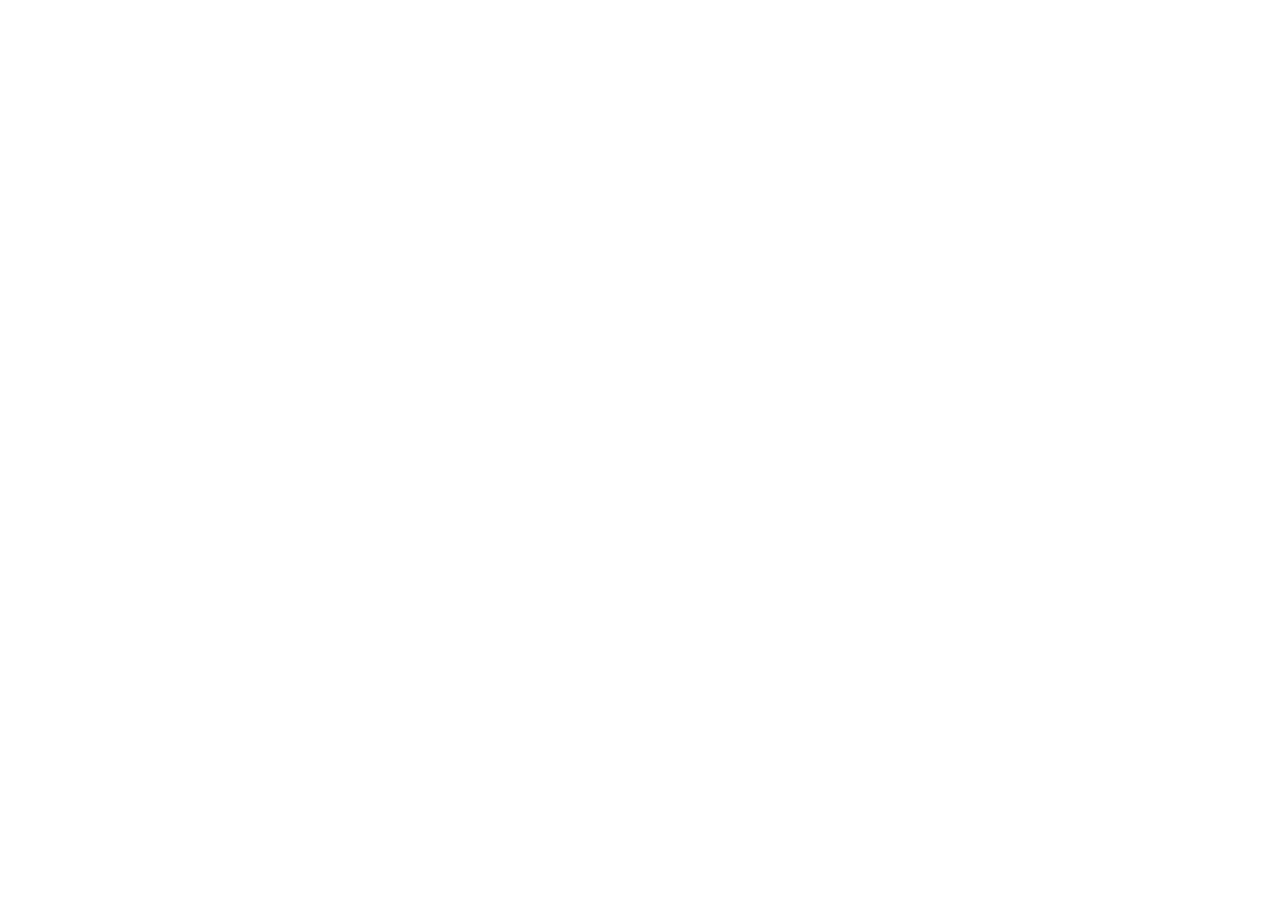
==== index.html @ ae6f9f73 "Initial project set-up" ====
<!DOCTYPE html>
<html lang="en">
<head>
    <meta charset="UTF-8">
    <meta name="viewport" content="width=device-width, initial-scale=1.0">
    <meta name="description" content="A personal library website to track books already read and to read.">
    <title>Awesome Library</title>
    <link rel="stylesheet" href="css/style.css">
    <script src="js/script.js"></script>
</head>
<body>
    
</body>
</html>
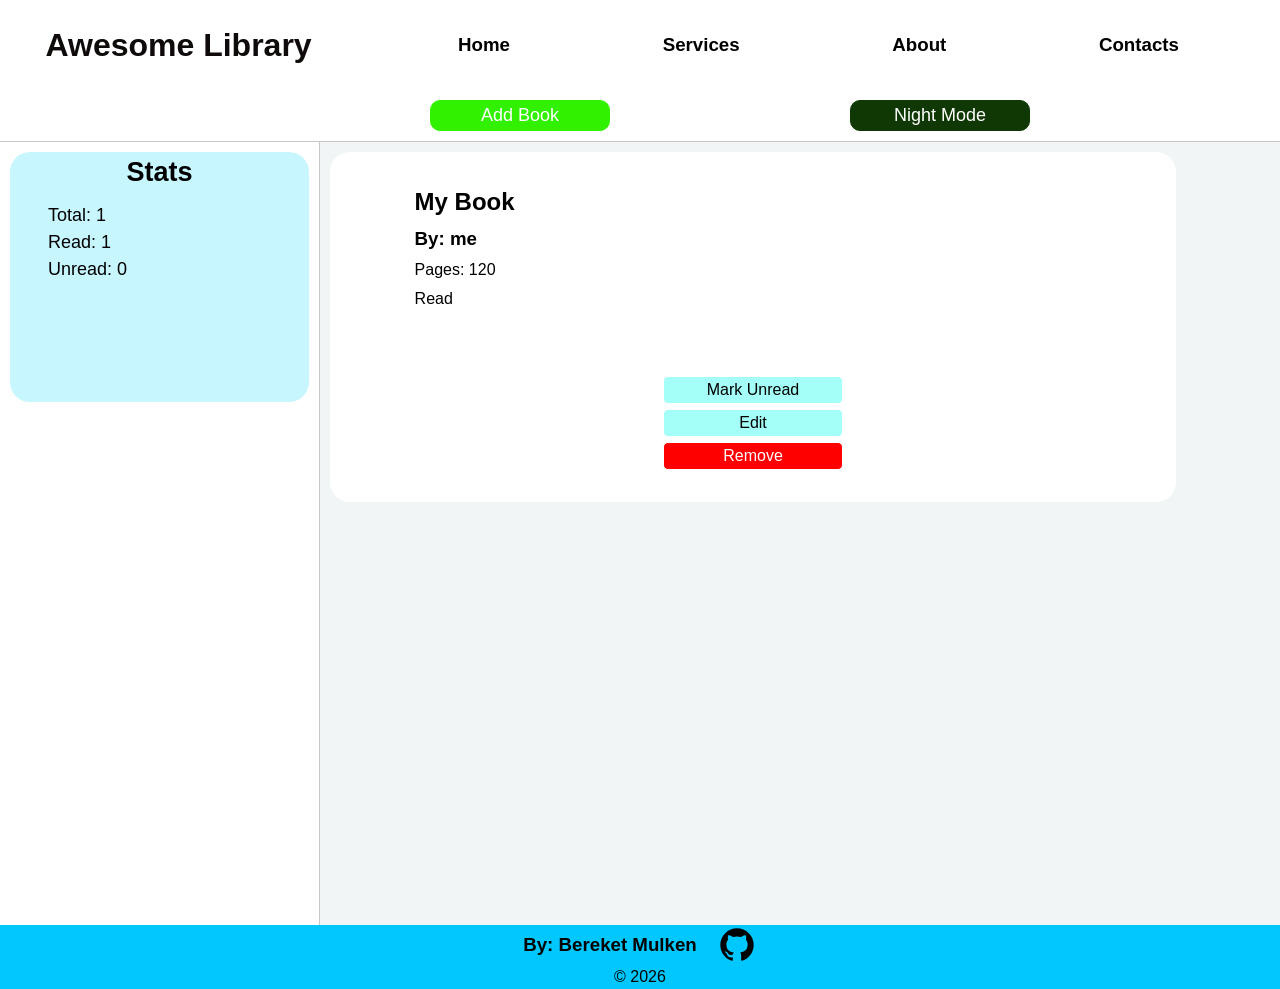
==== commit 74e7e6c4: "remove template folder to allow live preview" ====
--- a/index.html
+++ b/index.html
@@ -1,14 +1,101 @@
 <!DOCTYPE html>
 <html lang="en">
+
 <head>
     <meta charset="UTF-8">
     <meta name="viewport" content="width=device-width, initial-scale=1.0">
     <meta name="description" content="A personal library website to track books already read and to read.">
     <title>Awesome Library</title>
-    <link rel="stylesheet" href="css/style.css">
-    <script src="js/script.js"></script>
+    <link rel="stylesheet" href="../static/css/style.css">
+    
 </head>
 <body>
-    
+    <header>
+        <div class="upper-header">
+            <div class="logo">
+                <h1>Awesome Library</h1>
+            </div>
+            <div class="menu">
+                <h3><a>Home</a></h3>
+                <h3><a>Services</a></h3>
+                <h3><a>About</a></h3>
+                <h3><a>Contacts</a></h3>
+            </div>
+        </div>
+        <div class="lower-header">
+            <button class="add">Add Book</button>
+            <button class="theme">Night Mode</button>
+        </div>
+    </header>
+    <main>
+        <div class="sidebar">
+            <div class="stat-card">
+                <h2>Stats</h2>
+                <div class="stat-content">
+                    <p class="book-nos">Total: </p>
+                    <p class="read">Unread:  </p>
+                    <p class="unread">Read: </p>
+                </div>
+            </div>
+        </div>
+        <div class="book-container">
+        </div>
+    </main>
+    <dialog id="add-dialog">
+        <form action="#" id="form-1">
+            <h3>Add A New Book</h3>
+            <label for="title">Title</label>
+            <input type="text" id="title" name="title" autocomplete="off" required>
+        
+            <label for="author">Author</label>
+            <input type="text" id="author" name="author" autocomplete="off" required>
+            <label for="pages" >Pages</label>
+            <input type="number" id="pages" name="pages" autocomplete="off" min="1" max="10000" required>
+        
+            <label for="stat"><input type="checkbox" id="stat" name="stat" value="Read"> Mark Read</label>
+            
+            <div class="form-btns">
+                <button type="submit" class="form-add">Add Book</button>
+                <button type="button" class="cancel-btn">Cancel</button>
+            </div>
+        </form>
+    </dialog>
+    <dialog id="edit-dialog">
+        <form action="#" id="form-2">
+            <h3>Edit Book</h3>
+            <label for="title">Title</label>
+            <input type="text" id="title" name="title" autocomplete="off" required>
+        
+            <label for="author">Author</label>
+            <input type="text" id="author" name="author" autocomplete="off" required>
+            <label for="pages" >Pages</label>
+            <input type="number" id="pages" name="pages" autocomplete="off" min="1" max="10000" required>
+        
+            
+            <div class="form-btns">
+                <button type="submit" class="edit-btn">Edit</button>
+                <button type="button" class="cancel-edit">Cancel</button>
+            </div>
+        </form>
+    </dialog>
+    <dialog id="confirm">
+        <div>
+            <h3>Are you Sure you want to Delete this Book?</h3>
+            <br>
+            <button id="yes">Yes</button>
+            <button id="no">No</button>
+        </div>
+    </dialog>
+    <footer>
+        <div id="madeby">
+            <h3>By: Bereket Mulken </h3>
+            <a href="https://github.com/bereketmuluken804/awesome-library">
+                <svg width="40px"xmlns="http://www.w3.org/2000/svg" viewBox="0 0 24 24"><title>github</title><path d="M12,2A10,10 0 0,0 2,12C2,16.42 4.87,20.17 8.84,21.5C9.34,21.58 9.5,21.27 9.5,21C9.5,20.77 9.5,20.14 9.5,19.31C6.73,19.91 6.14,17.97 6.14,17.97C5.68,16.81 5.03,16.5 5.03,16.5C4.12,15.88 5.1,15.9 5.1,15.9C6.1,15.97 6.63,16.93 6.63,16.93C7.5,18.45 8.97,18 9.54,17.76C9.63,17.11 9.89,16.67 10.17,16.42C7.95,16.17 5.62,15.31 5.62,11.5C5.62,10.39 6,9.5 6.65,8.79C6.55,8.54 6.2,7.5 6.75,6.15C6.75,6.15 7.59,5.88 9.5,7.17C10.29,6.95 11.15,6.84 12,6.84C12.85,6.84 13.71,6.95 14.5,7.17C16.41,5.88 17.25,6.15 17.25,6.15C17.8,7.5 17.45,8.54 17.35,8.79C18,9.5 18.38,10.39 18.38,11.5C18.38,15.32 16.04,16.16 13.81,16.41C14.17,16.72 14.5,17.33 14.5,18.26C14.5,19.6 14.5,20.68 14.5,21C14.5,21.27 14.66,21.59 15.17,21.5C19.14,20.16 22,16.42 22,12A10,10 0 0,0 12,2Z" /></svg>
+            </a>
+        </div>
+        <p>© 2026</p>
+    </footer>
+<script src="../static/js/script.js"></script>
 </body>
+
 </html>
--- a/static/css/style.css
+++ b/static/css/style.css
@@ -0,0 +1,352 @@
+/*
+  Josh's Custom CSS Reset
+  https://www.joshwcomeau.com/css/custom-css-reset/
+*/
+*, *::before, *::after {
+  box-sizing: border-box;
+}
+
+
+*:not(dialog) {
+  margin: 0;
+}
+
+
+@media (prefers-reduced-motion: no-preference) {
+  html {
+    interpolate-size: allow-keywords;
+  }
+}
+
+html {
+    width: 100%;
+}
+body {
+  line-height: 1.5;
+  -webkit-font-smoothing: antialiased;
+   width: 100%;
+  font-family:'Segoe UI', Tahoma, Geneva, Verdana, sans-serif;
+}
+
+img, picture, video, canvas, svg {
+  display: block;
+  max-width: 100%;
+}
+
+input, button, textarea, select {
+  font: inherit;
+}
+
+p, h1, h2, h3, h4, h5, h6 {
+  overflow-wrap: break-word;
+}
+
+p {
+  text-wrap: pretty;
+}
+h1, h2, h3, h4, h5, h6 {
+  text-wrap: balance;
+}
+
+#root, #__next {
+  isolation: isolate;
+}
+
+button {
+  transition: transform 0.1s, box-shadow 0.1se ease;
+}
+button:active {
+  transform: scale(0.96);
+  box-shadow: inset 0 3px 6px rgba(0, 151, 232, 0.047);
+}
+header {
+
+   border-bottom: 1px solid rgb(203, 197, 197);
+}
+.logo {
+  color: rgb(16, 11, 11);
+}
+button:hover {
+  cursor: pointer;
+}
+.upper-header {
+    display: flex;
+    flex-wrap: wrap;
+    align-items: center;
+    justify-content: space-around;
+    width: 100%;
+    min-height: 10vh;
+}
+.menu {
+    display: flex;
+    flex-wrap: wrap;
+    align-items: center;
+    justify-content: space-around;
+    gap: 5%;
+    width: 65%;
+}
+.lower-header {
+    width: 100%;
+    display: grid;
+    grid-template-columns: 1fr 1fr 1fr;
+    align-items: center;
+    justify-items: center;
+    padding: 10px;
+    min-width: 300px;
+    font-size: large
+}
+.add {
+    justify-self: start;
+    grid-column: 2;
+    color: rgb(255, 255, 255);
+    background-color: rgb(49, 241, 1);
+    width: clamp(100px, 20vh, 200px);
+    border: 1px solid rgb(49, 241, 1) ;
+    border-radius: 10px;
+    outline: none;
+}
+.add:hover {
+  background-color: white;
+  color:rgb(49, 241, 1) ;
+  border: 1px solid rgb(49, 241, 1) ;
+}
+.theme {
+    justify-self: start;
+    grid-column: 3;
+    width: clamp(100px, 20vh, 200px);
+    border: 1px solid rgb(15, 56, 5);
+    border-radius: 10px;
+    color: white;
+    background-color: rgb(15, 56, 5); 
+}
+.theme:hover {
+    background-color: rgb(1, 36, 39);
+    color: white;
+}
+main {
+    height: 87vh;
+    display: grid;
+    grid-template-columns: 1fr 3fr;
+    
+}
+
+
+.sidebar {
+    padding: 10px;
+    background-color: #ffffff;
+    border-right: 1px solid rgb(203, 197, 197);
+   
+}
+
+.stat-card {
+    background-color: #c7f6ff;
+    height: 250px;
+    padding-left: 10px;
+    padding-right: 10px;
+    display: flex;
+    flex-direction: column;
+    justify-content: space-between;
+    align-items: center;
+    border-radius: 20px;
+    font-size: large;
+}
+.stat-content {
+    width: 80%;
+    min-width: 72px;
+    height: 80%;
+}
+
+.book-container {
+    background-color:#f2f5f6;
+    padding: 10px;
+    display: grid;
+    grid-template-columns: repeat(auto-fit, minmax(200px, 1fr));
+    grid-template-rows:  350px;
+    grid-auto-rows: 350px;
+    overflow-y: auto;
+    gap: 10px;
+}
+.book-card {
+    background-color: #ffffff;
+    border-radius: 20px;
+    display: flex;
+    flex-direction: column;
+    justify-content: space-around;
+    align-items: center;
+    width: 90%;
+    
+}
+.book-content {
+    display: flex;
+    flex-direction: column;
+    justify-content: center;
+    gap: 5px;
+    width: 80%;
+}
+.controls {
+    display: flex;
+    flex-direction: column;
+    align-items: stretch;
+    gap: 5px;
+
+}
+
+.controls button {
+  border: 1px solid white;
+  width: clamp(100px, 20vh, 200px);
+  border-radius: 5px;
+}
+.remove-book {
+background-color: red;
+color: white; 
+}
+.remove-book:hover {
+  background-color: aliceblue;
+  color: rgb(255, 16, 16);
+  border: 1px solid red;
+}
+
+.edit, .read-mark {
+  background-color: rgb(165, 255, 249);
+}
+.edit:hover, .read-mark:hover{
+  background-color: rgb(112, 176, 172);
+}
+dialog {
+    border-radius: 30px;
+    border: none;
+}
+form {
+  display: flex;
+  flex-direction: column;
+  justify-content: space-around;
+  gap: 10px;
+  padding: 20px;
+  font-size: larger;
+}
+dialog::backdrop {
+  background-color: rgba(rgb(211, 67, 67), rgb(34, 42, 34), rgb(96, 96, 141), .8);
+}
+.form-btns {
+  display: flex;
+  justify-content: space-evenly;
+  gap: 5px;
+}
+.form-add {
+    justify-self: start;
+    grid-column: 2;
+    color: rgb(255, 255, 255);
+    background-color: rgb(49, 241, 1);
+    width: clamp(100px, 20vh, 200px);
+    border: 1px solid rgb(49, 241, 1) ;
+    border-radius: 10px;
+    outline: none;
+}
+.form-add:hover {
+  background-color: white;
+  color:rgb(49, 241, 1) ;
+  border: 1px solid rgb(49, 241, 1) ;
+}
+
+.cancel-btn {    
+    color: rgb(255, 255, 255);
+    background-color: red;
+    width: clamp(100px, 20vh, 200px);
+    border: 1px solid red ;
+    border-radius: 10px;
+}
+.cancel-btn:hover {
+  background-color: white;
+  color:red ;
+  border: 1px solid red ;
+}
+
+input {
+  border-radius: 5px;
+  outline: none;
+  border: none;
+  background-color: #f4f4f4;
+}
+input:focus {
+  box-shadow: 2px 2px 20px 2px rgba(63, 194, 255, 0.447);
+}
+
+input[type="checkbox"]{
+  width: 30px;
+  height: 30px;
+  margin: 0;
+}
+
+label[for="stat"]{
+  display: flex;
+  justify-content: center;
+  align-items: center;
+  gap: 20px;
+}
+
+.edit-btn{
+  justify-self: start;
+    grid-column: 2;
+    color: rgb(255, 255, 255);
+    background-color: rgb(0, 132, 255);
+    width: clamp(100px, 20vh, 200px);
+    border: 1px solid rgb(0, 132, 255) ;
+    border-radius: 10px;
+    outline: none;
+}
+.edit-btn:hover {
+  background-color: white;
+  color:rgb(0, 132, 255);
+  border: 1px solid rgb(0, 132, 255) ;
+}
+
+.cancel-edit {
+    color: rgb(255, 255, 255);
+    background-color: red;
+    width: clamp(100px, 20vh, 200px);
+    border: 1px solid red ;
+    border-radius: 10px;
+}
+.cancel-edit:hover {
+  background-color: white;
+  color:red ;
+  border: 1px solid red ;
+}
+
+#yes {
+  margin: 5px;
+  border: none;
+  background-color: rgb(255, 0, 0);
+  width: 50px;
+  color: rgb(0, 0, 0);
+  border-radius: 10px;
+}
+#yes:hover {
+  background-color: rgb(181, 32, 32);
+}
+#no {
+  margin: 5px;
+  border: none;
+  background-color: rgb(51, 255, 0);
+  width: 50px;
+  color: rgb(5, 5, 5);
+  border-radius: 10px;
+}
+#no:hover {
+  background-color: rgb(30, 243, 30);
+}
+
+footer {
+  display: flex;
+  flex-direction: column;
+  justify-content: center;
+  align-items: center;
+  background-color: rgb(0, 200, 255);
+}
+
+#madeby {
+  display: flex;
+  justify-content: center;
+  align-items: center;
+  gap: 20px;
+}
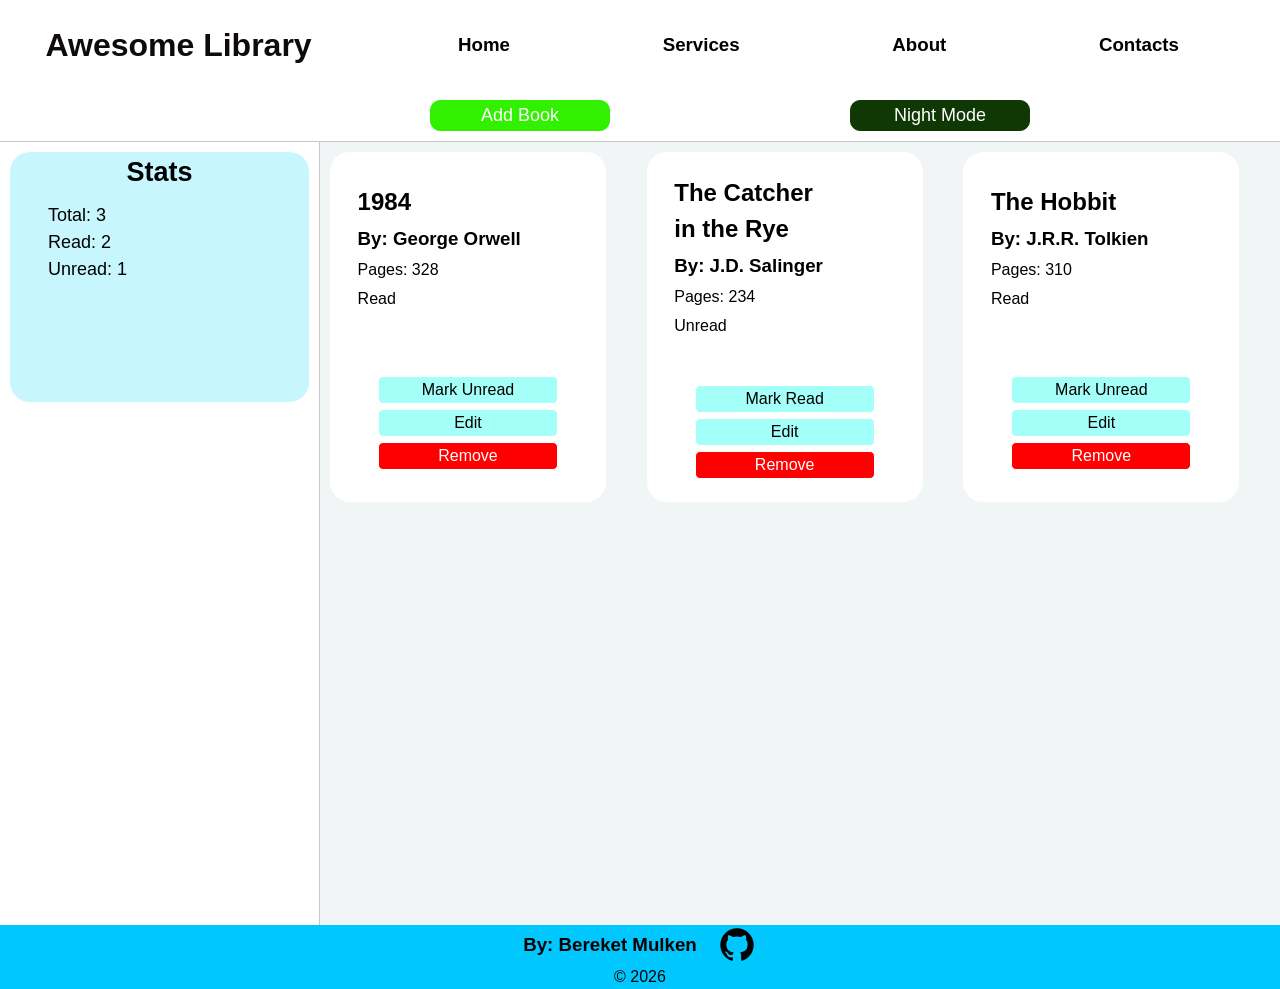
==== commit 24fd27e2: "Add Messege for empty library and fix empty stat count" ====
--- a/index.html
+++ b/index.html
@@ -6,7 +6,7 @@
     <meta name="viewport" content="width=device-width, initial-scale=1.0">
     <meta name="description" content="A personal library website to track books already read and to read.">
     <title>Awesome Library</title>
-    <link rel="stylesheet" href="../static/css/style.css">
+    <link rel="stylesheet" href="./static/css/style.css">
     
 </head>
 <body>
@@ -95,7 +95,7 @@
         </div>
         <p>© 2026</p>
     </footer>
-<script src="../static/js/script.js"></script>
+<script src="./static/js/script.js"></script>
 </body>
 
 </html>
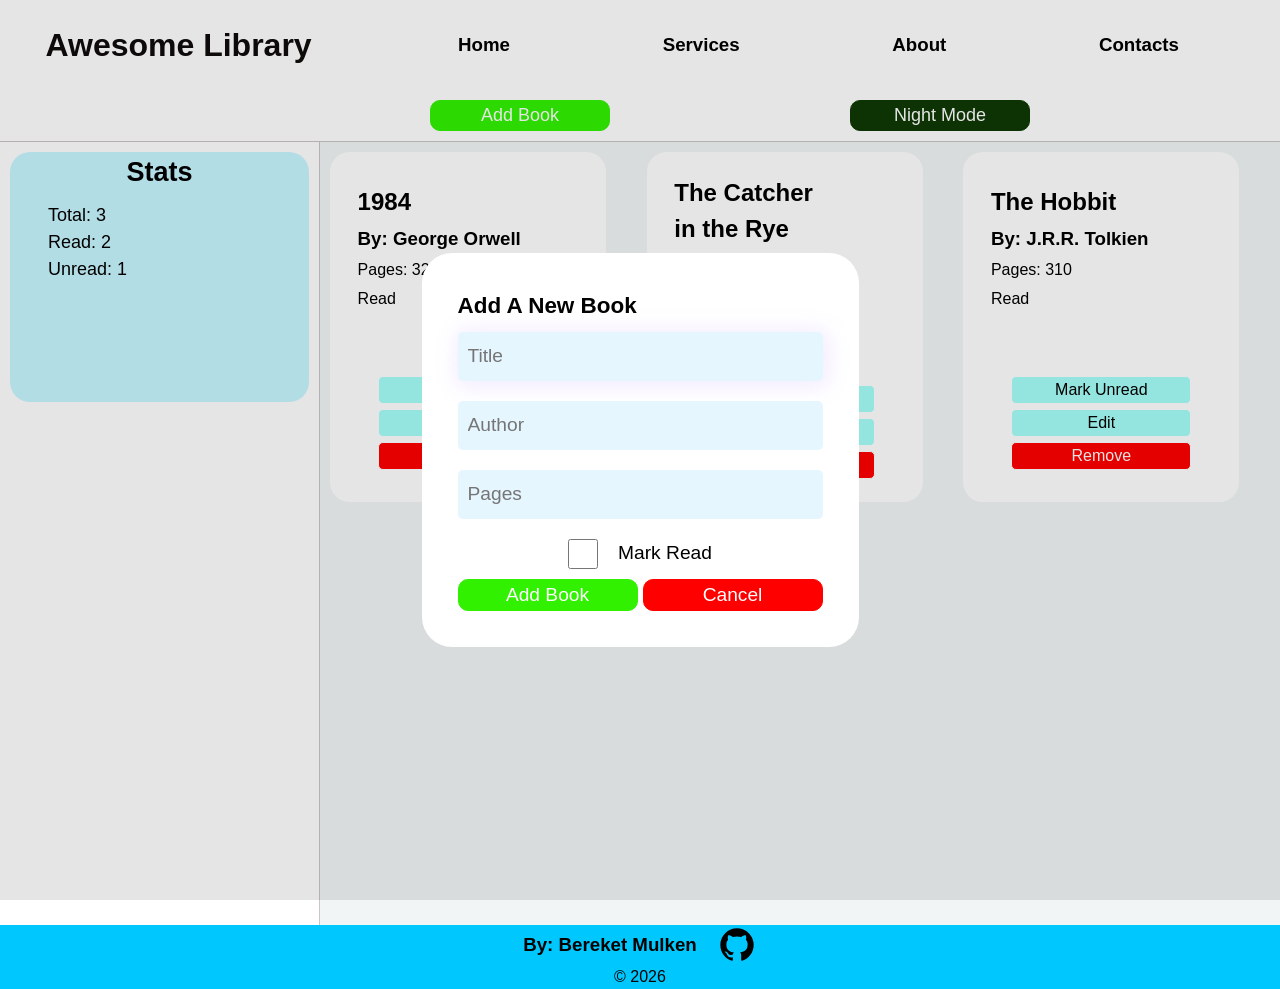
==== commit 2943a4c0: "Validate form via JS" ====
--- a/index.html
+++ b/index.html
@@ -44,14 +44,15 @@
     <dialog id="add-dialog">
         <form action="#" id="form-1">
             <h3>Add A New Book</h3>
-            <label for="title">Title</label>
-            <input type="text" id="title" name="title" autocomplete="off" required>
-        
-            <label for="author">Author</label>
-            <input type="text" id="author" name="author" autocomplete="off" required>
-            <label for="pages" >Pages</label>
-            <input type="number" id="pages" name="pages" autocomplete="off" min="1" max="10000" required>
-        
+            <input type="text" id="title" name="title" autocomplete="off" placeholder="Title" >
+            <div class="error" id="titleError"></div>
+            
+            <input type="text" id="author" name="author"  placeholder="Author" autocomplete="off" >
+            <div class="error" id="authorError"></div>
+
+            <input type="number" id="pages" name="pages" placeholder="Pages" autocomplete="off" >
+            <div class="error" id="pagesError"></div>
+
             <label for="stat"><input type="checkbox" id="stat" name="stat" value="Read"> Mark Read</label>
             
             <div class="form-btns">
--- a/static/css/style.css
+++ b/static/css/style.css
@@ -263,18 +263,25 @@
 
 input {
   border-radius: 5px;
+  padding: 10Px;
+  color: black;
   outline: none;
   border: none;
-  background-color: #f4f4f4;
+  background-color: #e5f6ff;
 }
 input:focus {
-  box-shadow: 2px 2px 20px 2px rgba(63, 194, 255, 0.447);
+  box-shadow: 2px 2px 20px 5px rgba(229, 215, 255, 0.447);
 }
 
 input[type="checkbox"]{
   width: 30px;
   height: 30px;
   margin: 0;
+}
+.error {
+  color: rgb(255, 0, 0);
+  font-size: smaller;
+  font-family: Arial, Helvetica, sans-serif;
 }
 
 label[for="stat"]{
@@ -349,4 +356,17 @@
   justify-content: center;
   align-items: center;
   gap: 20px;
+}
+
+@media(max-width: 350px){
+  *{
+    font-size: 0.8rem;
+  }
+  .book-container{
+    grid-template-rows:  200px;
+    grid-auto-rows: 200px;
+  }
+  .stat-card{
+    height: 120px;
+  }
 }
